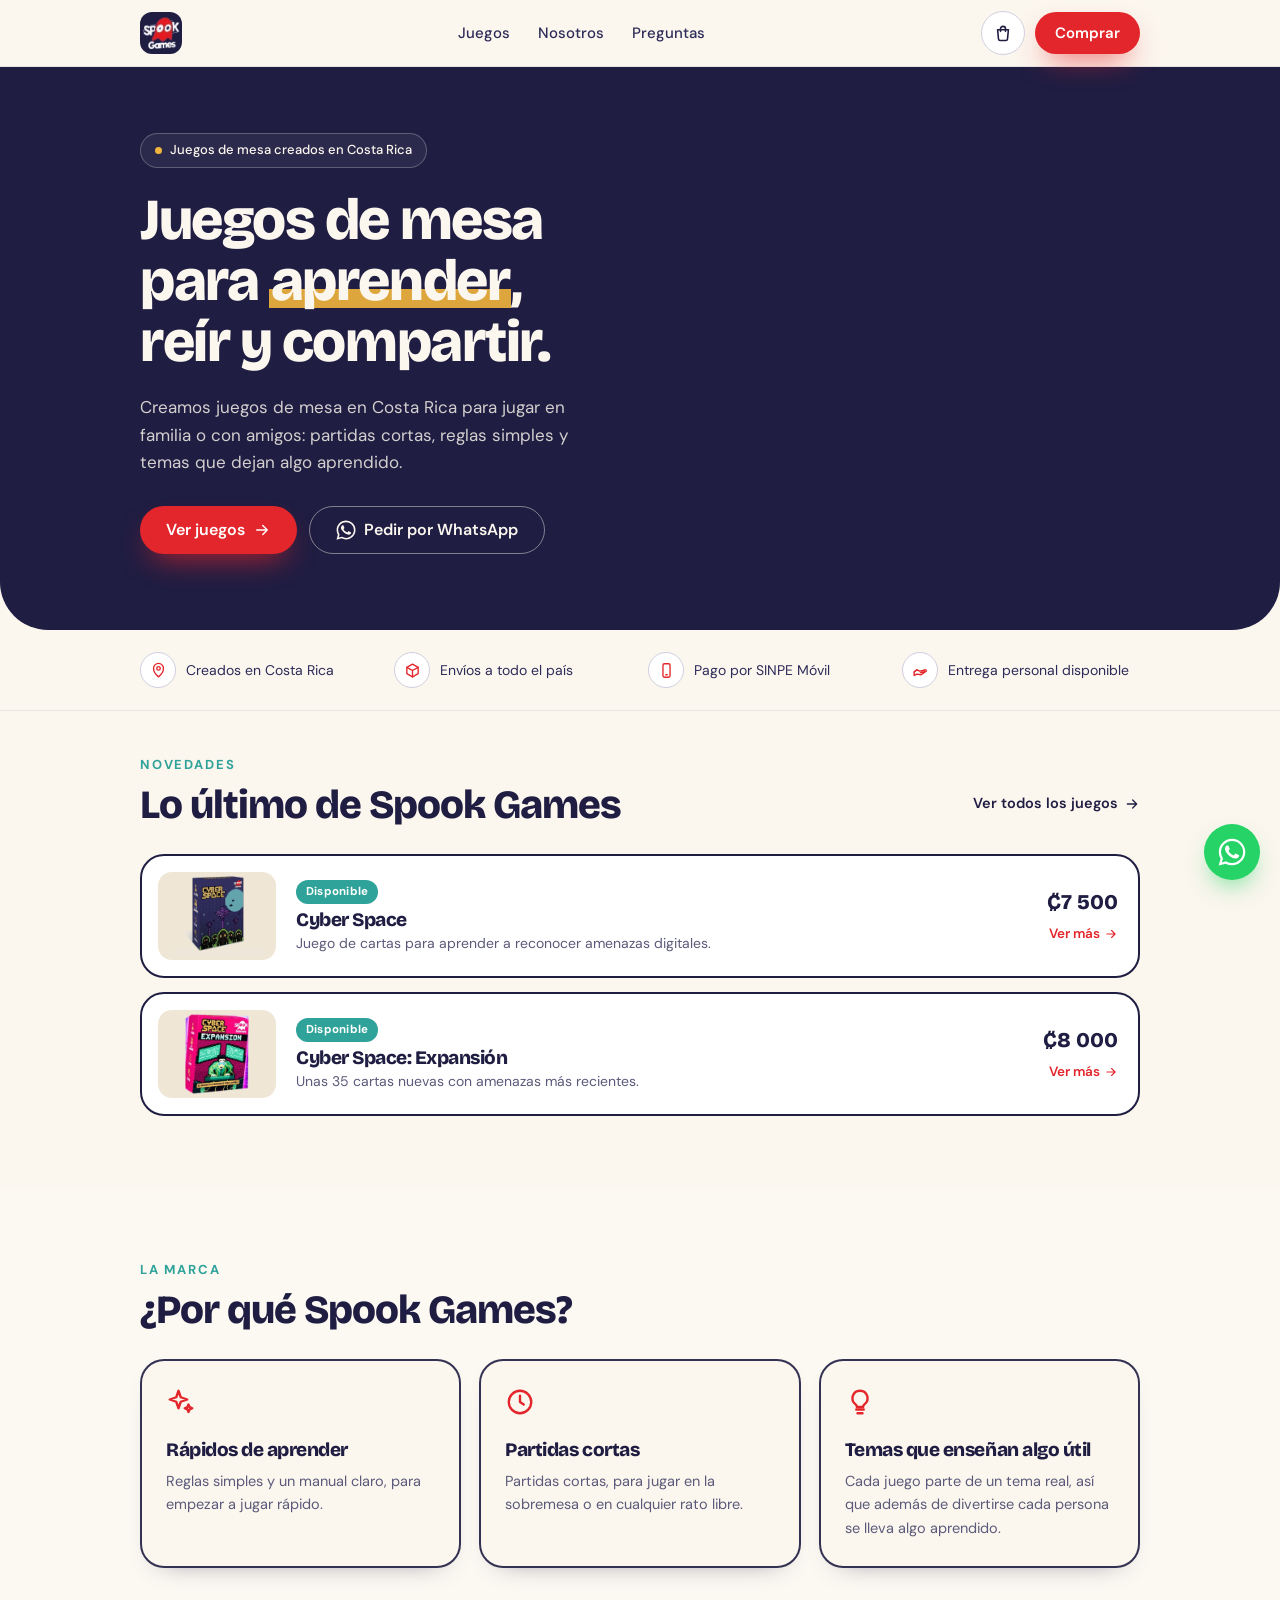
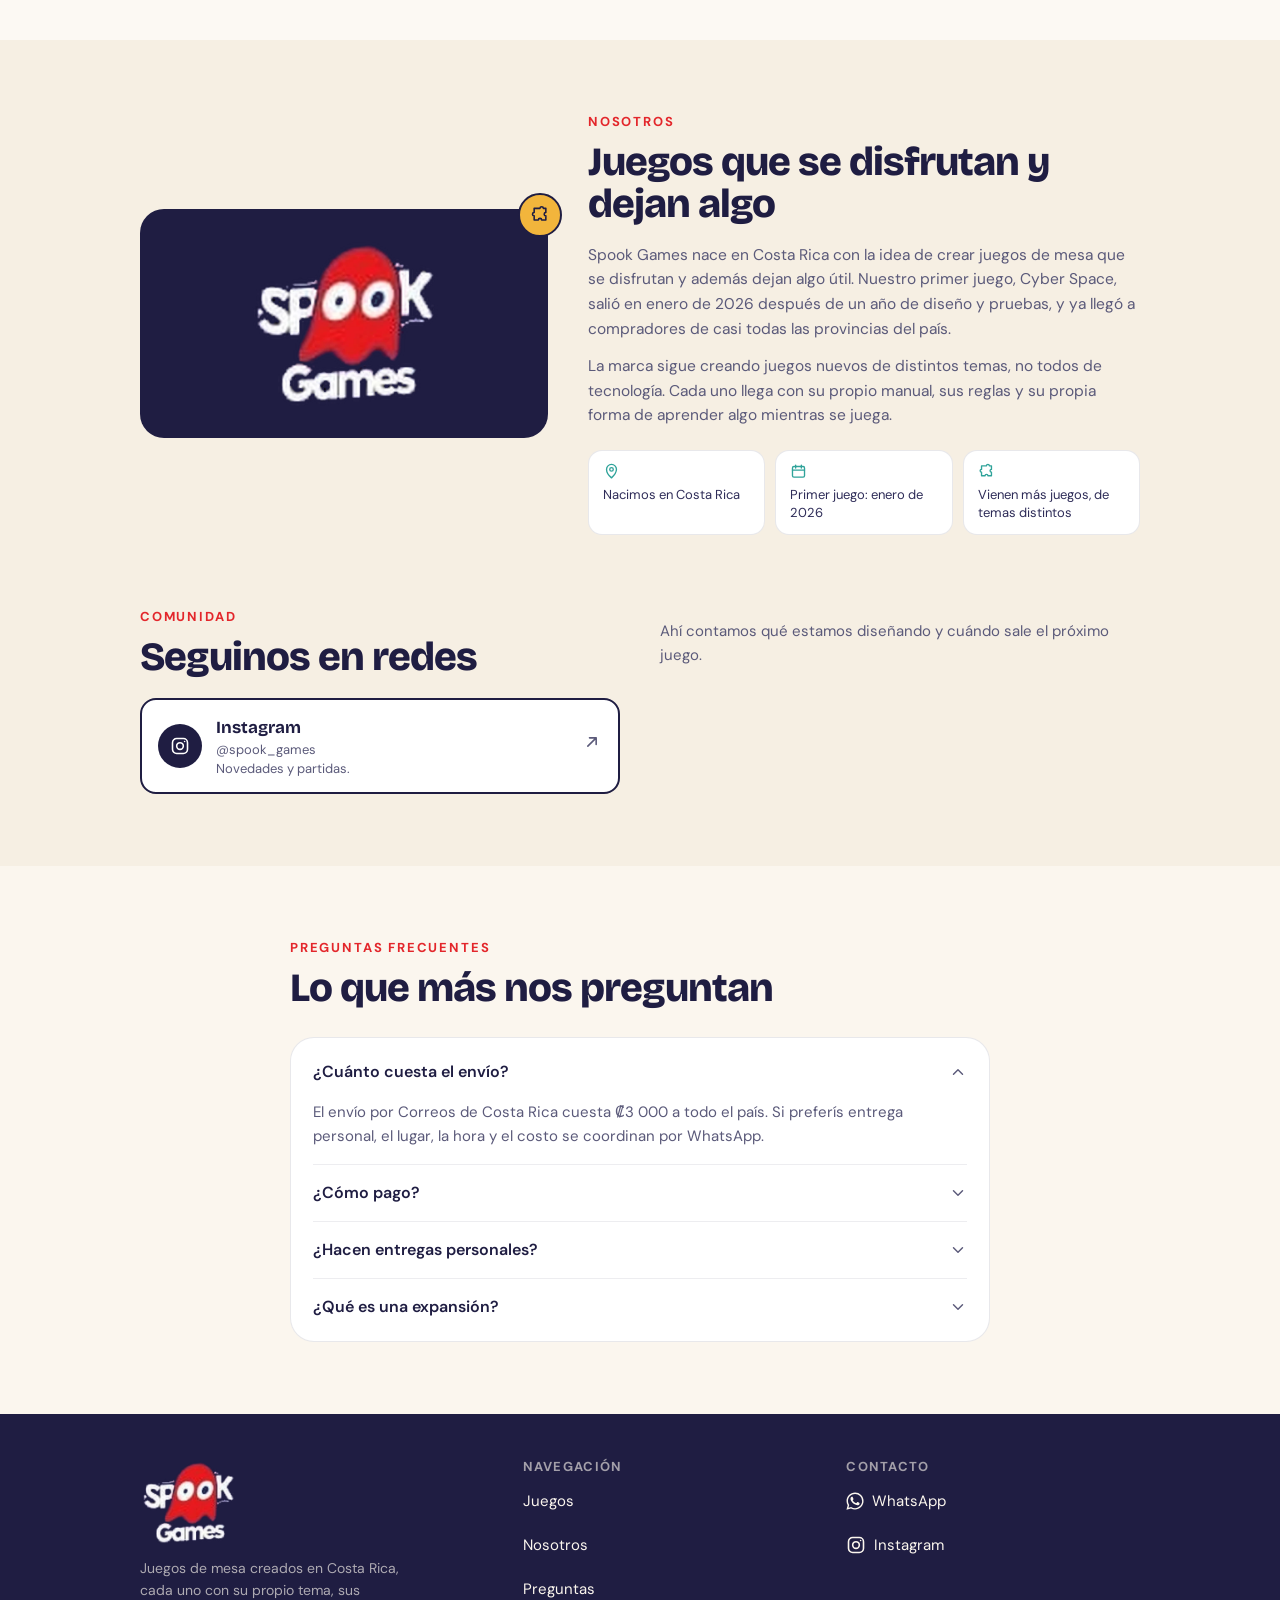
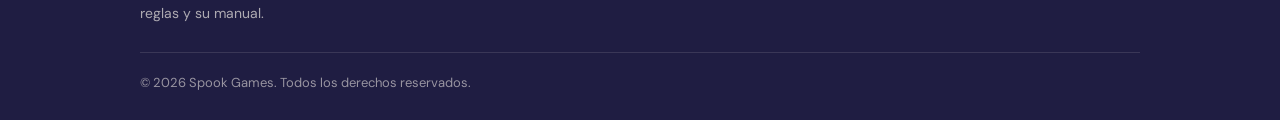
==== clientes/spook-games/index.html @ 6abd6147 "Demo privada para cliente (sin enlace desde el portafolio, noindex) Co-Authored-By: Claude Opus 5.5 " ====
<!DOCTYPE html>
<html lang="es">
<head>
<meta charset="UTF-8">
<meta name="viewport" content="width=device-width, initial-scale=1">
<meta name="theme-color" content="#FBF6EE">
<meta name="robots" content="noindex, nofollow">
<title>Spook Games | Juegos de mesa para aprender, reír y compartir</title>
<meta name="description" content="Juegos de mesa creados en Costa Rica para jugar en familia o con amigos. Envíos a todo el país y pedidos por WhatsApp.">
<meta property="og:title" content="Spook Games | Juegos de mesa para aprender, reír y compartir">
<meta property="og:description" content="Juegos de mesa creados en Costa Rica para jugar en familia o con amigos.">
<link rel="preconnect" href="https://fonts.googleapis.com">
<link rel="preconnect" href="https://fonts.gstatic.com" crossorigin>
<link href="https://fonts.googleapis.com/css2?family=Bricolage+Grotesque:opsz,wght@12..96,600;12..96,700;12..96,800&family=DM+Sans:opsz,wght@9..40,400;9..40,500;9..40,600;9..40,700&display=swap" rel="stylesheet">
<style>
:root{
  --cream:#FBF6EE; --cream2:#F6EFE3; --sand:#EFE6D6; --white:#fff;
  --ink:#1F1D42; --ink2:#2E2C58; --muted:#5B5A7A; --line:#D0CFDE;
  --red:#E3262B; --red-d:#C81E23; --mustard:#F2B53C; --teal:#2FA39A; --wa:#25D366;
  --r:24px; --r-sm:16px;
  --sh-card:0 14px 34px -20px rgba(31,29,66,.55);
  --sh-soft:0 12px 28px -22px rgba(31,29,66,.7);
  --sh-red:0 14px 30px -12px rgba(227,38,43,.9);
}
*{box-sizing:border-box;margin:0;padding:0}
html{scroll-behavior:smooth}
#nosotros,#preguntas{scroll-margin-top:70px}
body{font-family:"DM Sans",ui-sans-serif,system-ui,sans-serif;background:var(--cream);color:var(--ink);font-size:16px;line-height:1.6;-webkit-font-smoothing:antialiased;overflow-x:hidden}
h1,h2,h3,h4{font-family:"Bricolage Grotesque",ui-sans-serif,system-ui,sans-serif;line-height:1.05;letter-spacing:-.025em;font-weight:800}
a{color:inherit;text-decoration:none}
button,input,select{font:inherit;color:inherit}
button{cursor:pointer;background:none;border:0}
img{max-width:100%;display:block}
.wrap{max-width:1040px;margin:0 auto;padding:0 20px}
.i{width:20px;height:20px;stroke:currentColor;fill:none;stroke-width:1.9;stroke-linecap:round;stroke-linejoin:round;flex-shrink:0}
.wa-ic{width:20px;height:20px;fill:currentColor;flex-shrink:0}
.eyebrow{display:block;font-size:13px;font-weight:700;letter-spacing:.14em;text-transform:uppercase;margin-bottom:8px}
.eb-teal{color:var(--teal)}.eb-red{color:var(--red)}
.h2{font-size:clamp(30px,4vw,40px)}
.sec{padding:72px 0}
.sec-head{display:flex;justify-content:space-between;align-items:flex-end;gap:20px;margin-bottom:28px;flex-wrap:wrap}
.link-arrow{display:inline-flex;align-items:center;gap:6px;font-size:14.5px;font-weight:600;min-height:44px}
.link-arrow:hover{color:var(--red)}
.link-arrow .i{width:16px;height:16px}

/* botones */
.btn{display:inline-flex;align-items:center;justify-content:center;gap:8px;min-height:48px;padding:0 26px;border-radius:999px;font-weight:600;font-size:16px;transition:transform .15s,background .15s,box-shadow .15s;white-space:nowrap}
.btn:active{transform:translateY(1px)}
.btn-red{background:var(--red);color:#fff;box-shadow:var(--sh-red)}
.btn-red:hover{background:var(--red-d)}
.btn-line-light{border:1.5px solid rgba(251,246,238,.45);color:var(--cream)}
.btn-line-light:hover{background:rgba(251,246,238,.08)}
.btn-line{border:1.5px solid var(--line);background:#fff;color:var(--ink)}
.btn-line:hover{border-color:var(--ink)}
.btn-block{width:100%}
.btn .i{width:18px;height:18px}

/* chips y badges */
.badge{display:inline-block;font-size:11.5px;font-weight:700;padding:3px 10px;border-radius:999px;color:#fff;background:var(--teal);letter-spacing:.02em}
.badge.prox{background:var(--mustard);color:var(--ink)}
.badge.agot{background:#9a99ad}
.chip{display:inline-flex;align-items:center;gap:6px;font-size:13px;padding:5px 11px;border-radius:999px;border:1px solid var(--line);background:#fff;color:var(--ink2)}
.chip .i{width:15px;height:15px;color:var(--teal)}
.chips{display:flex;flex-wrap:wrap;gap:8px}

/* header */
header{position:sticky;top:0;z-index:40;background:rgba(251,246,238,.92);backdrop-filter:blur(10px);border-bottom:1px solid rgba(31,29,66,.08)}
.nav{display:flex;align-items:center;justify-content:space-between;height:66px;gap:16px}
.brand{display:flex;align-items:center}
.brand img{width:42px;height:42px;border-radius:12px;object-fit:cover}
.menu{display:flex;gap:28px;font-size:15px;font-weight:500;color:var(--ink2)}
.menu a{min-height:44px;display:flex;align-items:center}
.menu a:hover{color:var(--red)}
.nav-r{display:flex;align-items:center;gap:10px}
.cart-btn{position:relative;width:44px;height:44px;border-radius:50%;border:1px solid var(--line);background:#fff;display:grid;place-items:center}
.cart-btn .count{position:absolute;top:-4px;right:-4px;min-width:20px;height:20px;padding:0 5px;border-radius:999px;background:var(--red);color:#fff;font-size:11.5px;font-weight:700;display:grid;place-items:center}
.cart-btn .count[hidden]{display:none}
.nav .btn{min-height:42px;padding:0 20px;font-size:15px}
.burger{display:none;width:44px;height:44px;border-radius:50%;border:1px solid var(--line);background:#fff;place-items:center}
.mobile-menu{display:none}

/* hero */
.hero{background:var(--ink);color:var(--cream);border-radius:0 0 48px 48px;padding:66px 0 76px}
.hero .wrap{display:grid;grid-template-columns:1.05fr .95fr;gap:40px;align-items:center}
.pill{display:inline-flex;align-items:center;gap:8px;font-size:13px;font-weight:500;padding:6px 14px;border-radius:999px;border:1px solid rgba(251,246,238,.25);background:rgba(251,246,238,.06);margin-bottom:22px}
.pill:before{content:"";width:7px;height:7px;border-radius:50%;background:var(--mustard)}
.hero h1{font-size:clamp(40px,5.4vw,58px);margin-bottom:22px}
.hero h1 .hl{background:linear-gradient(transparent 62%,rgba(242,181,60,.9) 62%,rgba(242,181,60,.9) 88%,transparent 88%);padding:0 2px}
.hero p{font-size:17px;color:rgba(251,246,238,.82);max-width:450px;margin-bottom:30px}
.hero .ctas{display:flex;gap:12px;flex-wrap:wrap}
.hero-slot{min-height:300px} /* espacio reservado para el logo oficial */

/* franja de confianza */
.trust{border-bottom:1px solid rgba(31,29,66,.08)}
.trust .wrap{display:grid;grid-template-columns:repeat(4,1fr);gap:16px;padding-top:22px;padding-bottom:22px}
.trust div{display:flex;align-items:center;gap:10px;font-size:14px;color:var(--ink2)}
.trust .ic{width:36px;height:36px;border-radius:50%;border:1px solid var(--line);display:grid;place-items:center;color:var(--red);flex-shrink:0;background:#fff}
.trust .i{width:17px;height:17px}

/* novedades */
.nov{display:flex;flex-direction:column;gap:14px}
.nov a{display:grid;grid-template-columns:auto 1fr auto;gap:20px;align-items:center;background:#fff;border:2px solid var(--ink);border-radius:var(--r);padding:16px 20px 16px 16px;transition:transform .2s,box-shadow .2s}
.nov a:hover{transform:translateY(-3px);box-shadow:var(--sh-card)}
.nov .thumb{width:118px;height:88px;border-radius:14px;background:var(--sand);display:grid;place-items:center;overflow:hidden}
.nov .thumb img{max-height:80px;width:auto}
.nov h3{font-size:19px;margin:6px 0 2px}
.nov p{font-size:14px;color:var(--muted)}
.nov .pr{text-align:right}
.nov .pr b{font-family:"Bricolage Grotesque",sans-serif;font-size:21px;font-weight:800;display:block}
.nov .pr span{color:var(--red);font-size:13.5px;font-weight:600;display:inline-flex;align-items:center;gap:4px}
.nov .pr .i{width:14px;height:14px}

/* por qué */
.why{background:#FCF9F3}
.why-grid{display:grid;grid-template-columns:repeat(3,1fr);gap:18px}
.why-card{background:var(--cream);border:2px solid rgba(31,29,66,.9);border-radius:var(--r);padding:26px 24px;box-shadow:var(--sh-soft)}
.why-card .i{width:30px;height:30px;color:var(--red);margin-bottom:16px}
.why-card h3{font-size:19px;margin-bottom:10px}
.why-card p{font-size:14.5px;color:var(--muted)}

/* nosotros */
.about{background:var(--cream2)}
.about .wrap{display:grid;grid-template-columns:.85fr 1.15fr;gap:40px;align-items:center}
.about-art{position:relative;background:var(--ink);border-radius:var(--r);aspect-ratio:16/9;display:grid;place-items:center}
.about-art img{width:46%;max-width:200px}
.about-art .tag{position:absolute;top:-16px;right:-14px;width:44px;height:44px;border-radius:50%;background:var(--mustard);border:2px solid var(--ink);display:grid;place-items:center;color:var(--ink)}
.about h2{margin-bottom:18px}
.about p{color:var(--muted);margin-bottom:12px;font-size:15.5px}
.facts{display:grid;grid-template-columns:repeat(3,1fr);gap:10px;margin-top:22px}
.facts div{background:#fff;border:1px solid rgba(31,29,66,.1);border-radius:14px;padding:12px 14px;font-size:13px;color:var(--ink2);line-height:1.4}
.facts .i{width:17px;height:17px;color:var(--teal);display:block;margin-bottom:6px}

/* redes */
.social{background:var(--cream2);padding-top:0}
.social .wrap{display:grid;grid-template-columns:1fr 1fr;gap:20px 40px;align-items:start}
.social .note{color:var(--muted);font-size:15px;align-self:center}
.soc-cards{display:flex;flex-direction:column;gap:12px}
.soc{display:flex;align-items:center;gap:14px;background:#fff;border:2px solid var(--ink);border-radius:var(--r-sm);padding:14px 16px;transition:transform .2s,box-shadow .2s}
.soc:hover{transform:translateY(-2px);box-shadow:var(--sh-card)}
.soc .ic{width:44px;height:44px;border-radius:50%;background:var(--ink);color:#fff;display:grid;place-items:center}
.soc b{display:block;font-family:"Bricolage Grotesque",sans-serif;font-size:17px}
.soc small{display:block;color:var(--muted);font-size:13px;line-height:1.4}
.soc .go{margin-left:auto;color:var(--muted)}

/* preguntas */
.faq .wrap{max-width:740px}
.acc{background:#fff;border:1px solid rgba(31,29,66,.1);border-radius:var(--r);padding:6px 22px}
.acc details{border-bottom:1px solid rgba(31,29,66,.08)}
.acc details:last-child{border-bottom:0}
.acc summary{list-style:none;display:flex;justify-content:space-between;align-items:center;gap:14px;min-height:56px;font-weight:600;cursor:pointer}
.acc summary::-webkit-details-marker{display:none}
.acc summary .i{width:18px;height:18px;color:var(--muted);transition:transform .2s}
.acc details[open] summary .i{transform:rotate(180deg)}
.acc details p{color:var(--muted);font-size:15px;padding:0 0 16px}

/* footer */
footer{background:var(--ink);color:var(--cream);padding:46px 0 26px;margin-top:0}
.f-grid{display:grid;grid-template-columns:1.2fr 1fr 1fr;gap:30px;padding-bottom:28px;border-bottom:1px solid rgba(251,246,238,.12)}
.f-grid img{width:96px}
.f-grid p{color:rgba(251,246,238,.65);font-size:14px;margin-top:12px;max-width:260px}
.f-grid h4{font-family:"DM Sans",sans-serif;font-size:13px;letter-spacing:.1em;text-transform:uppercase;color:rgba(251,246,238,.6);margin-bottom:6px;font-weight:700}
.f-grid a,.f-grid button{display:flex;align-items:center;gap:8px;min-height:44px;font-size:15px;color:var(--cream);text-align:left}
.f-grid a:hover,.f-grid button:hover{color:var(--mustard)}
.copy{padding-top:20px;font-size:13px;color:rgba(251,246,238,.55)}

/* flotante */
.fab{position:fixed;right:20px;bottom:20px;z-index:45;width:56px;height:56px;border-radius:50%;background:var(--wa);color:#fff;display:grid;place-items:center;box-shadow:0 12px 26px -10px rgba(37,211,102,.8)}
.fab .wa-ic{width:28px;height:28px}

/* catálogo */
.cat-head{padding-top:46px;padding-bottom:26px}
.cat-head h1{font-size:clamp(32px,4.4vw,44px);margin-bottom:10px}
.cat-head p{color:var(--muted);max-width:520px}
.filters{background:#fff;border:1px solid rgba(31,29,66,.1);border-radius:var(--r);padding:16px;display:flex;flex-direction:column;gap:12px}
.f-top{display:flex;gap:10px}
.search{flex:1;min-width:0;display:flex;align-items:center;gap:10px;border:1px solid var(--line);border-radius:999px;padding:0 16px;min-height:46px;background:#fff}
.search .i{width:18px;height:18px;color:var(--muted)}
.search input{border:0;outline:none;flex:1;min-width:0;font-size:15px;background:none}
.search:focus-within{border-color:var(--ink)}
select{border:1px solid var(--line);border-radius:999px;padding:0 34px 0 16px;min-height:46px;background:#fff url("data:image/svg+xml,%3Csvg xmlns='http://www.w3.org/2000/svg' width='12' height='12' viewBox='0 0 24 24' fill='none' stroke='%231F1D42' stroke-width='2.4'%3E%3Cpath d='m6 9 6 6 6-6'/%3E%3C/svg%3E") no-repeat right 14px center;appearance:none;font-size:14.5px;cursor:pointer}
.f-toggle{display:none}
.f-panel{display:flex;flex-direction:column;gap:12px}
.seg{display:flex;flex-wrap:wrap;gap:8px}
.seg button{min-height:40px;padding:0 16px;border-radius:999px;border:1px solid var(--line);font-size:14px;font-weight:500;background:#fff}
.seg button.on{background:var(--ink);border-color:var(--ink);color:#fff}
.f-row{display:flex;flex-wrap:wrap;gap:8px;align-items:center}
.f-row select{min-height:42px}
.clear{display:inline-flex;align-items:center;gap:6px;color:var(--red);font-size:14px;font-weight:600;min-height:42px;padding:0 8px}
.clear .i{width:15px;height:15px}
.clear[hidden]{display:none}
.f-done{display:none}
.count{color:var(--muted);font-size:14px;margin:18px 0 12px}
.grid{display:grid;grid-template-columns:repeat(auto-fill,minmax(250px,1fr));gap:20px;margin-bottom:70px}
.card{background:#fff;border:2px solid var(--ink);border-radius:26px;overflow:hidden;display:flex;flex-direction:column;transition:transform .2s,box-shadow .2s}
.card:hover{transform:translateY(-4px);box-shadow:var(--sh-card)}
.card .pic{position:relative;background:var(--sand);height:230px;display:block;padding:18px}
.card .pic img{width:100%;height:100%;object-fit:contain}
.card .pic .badge{position:absolute;top:12px;left:12px}
.card .body{padding:16px;display:flex;flex-direction:column;gap:8px;flex:1}
.card h3{font-size:19px}
.req{font-size:11.5px;font-weight:700;letter-spacing:.04em;text-transform:uppercase;color:var(--red)}
.card .d{font-size:14px;color:var(--muted)}
.card .chips .chip{font-size:12px;padding:3px 9px}
.price b{font-family:"Bricolage Grotesque",sans-serif;font-size:24px;font-weight:800;display:block;line-height:1.1}
.price small{color:var(--muted);font-size:12.5px}
.card .acts{display:grid;grid-template-columns:1fr 1.25fr;gap:8px;margin-top:auto;padding-top:6px}
.card .acts .btn{min-height:44px;padding:0 10px;font-size:14px}
.empty{background:#fff;border:1.5px dashed var(--line);border-radius:var(--r);padding:44px 20px;text-align:center;margin-bottom:70px}
.empty h3{font-size:22px;margin-bottom:6px}
.empty p{color:var(--muted);max-width:340px;margin:0 auto 18px}

/* detalle */
.det-top{background:color-mix(in srgb,var(--accent,#1F1D42) 9%,var(--cream));padding:32px 0 56px}
.back{display:inline-flex;align-items:center;gap:6px;font-size:14px;color:var(--ink2);min-height:44px;margin-bottom:10px}
.back .i{width:16px;height:16px}
.det{display:grid;grid-template-columns:1fr 1fr;gap:36px;align-items:start}
.det-img{background:#fff;border:2px solid var(--ink);border-radius:26px;aspect-ratio:1/1;display:grid;place-items:center;padding:30px}
.det-img img{width:100%;height:100%;object-fit:contain}
.det h1{font-size:clamp(32px,4.2vw,44px);margin:8px 0 14px}
.det .desc{color:var(--muted);margin-bottom:16px}
.need{display:flex;gap:10px;align-items:flex-start;background:#fff;border:1.5px solid var(--red);border-radius:14px;padding:12px 14px;margin-bottom:16px;font-size:14.5px}
.need .i{color:var(--red);margin-top:2px}
.need a{color:var(--red);font-weight:600;text-decoration:underline}
.buy{background:#fff;border:2px solid var(--ink);border-radius:var(--r);padding:20px;margin-top:18px}
.buy .p{font-family:"Bricolage Grotesque",sans-serif;font-size:30px;font-weight:800;line-height:1.1}
.buy .pay{font-size:13px;color:var(--muted);margin-bottom:14px}
.qrow{display:flex;align-items:center;gap:14px;margin-bottom:14px}
.qty{display:flex;align-items:center;border:1px solid var(--line);border-radius:999px;height:46px}
.qty button{width:44px;height:44px;display:grid;place-items:center;border-radius:50%}
.qty button:hover{background:var(--cream)}
.qty button .i{width:16px;height:16px}
.qty span{min-width:26px;text-align:center;font-weight:600}
.sub{font-size:13px;color:var(--muted);line-height:1.45}
.sub b{color:var(--ink)}
.buy .btn{margin-top:8px}
.det-sec{padding:44px 0 0}
.det-sec h2{font-size:clamp(24px,3vw,30px);margin-bottom:16px}
.combo{display:flex;gap:16px;align-items:center;background:#fff;border:2px solid var(--ink);border-radius:var(--r);padding:12px;max-width:440px}
.combo .thumb{width:90px;height:90px;border-radius:14px;background:var(--sand);display:grid;place-items:center;flex-shrink:0}
.combo .thumb img{max-height:80px;width:auto}
.combo b{font-family:"Bricolage Grotesque",sans-serif;font-size:16px;display:block}
.combo small{color:var(--muted)}
.combo .row{display:flex;flex-wrap:wrap;gap:8px;margin-top:10px}
.combo .btn{min-height:40px;padding:0 16px;font-size:13.5px}
.steps{display:grid;grid-template-columns:repeat(3,1fr);gap:14px}
.step{background:#fff;border:2px solid var(--ink);border-radius:20px;padding:16px 16px 22px;box-shadow:var(--sh-soft)}
.step .top{display:flex;align-items:center;gap:8px;margin-bottom:12px}
.step .n{width:28px;height:28px;border-radius:50%;background:var(--ink);color:#fff;display:grid;place-items:center;font-size:13px;font-weight:700}
.step p{font-size:14.5px;color:var(--ink2)}
.learn .chip .i{color:var(--mustard)}
.glo-head{display:flex;justify-content:space-between;align-items:flex-end;gap:14px;margin-bottom:16px}
.glo-head p{color:var(--muted);font-size:14.5px}
.glo-head small{display:inline-flex;align-items:center;gap:5px;color:var(--muted);font-size:13px;white-space:nowrap}
.glo-head small .i{width:14px;height:14px}
.glo{display:grid;grid-template-columns:repeat(3,1fr);gap:14px;padding-bottom:70px}
.flip{perspective:900px;height:150px}
.flip button{position:relative;width:100%;height:100%;text-align:left;transform-style:preserve-3d;transition:transform .5s}
.flip.on button{transform:rotateY(180deg)}
.face{position:absolute;inset:0;border-radius:20px;border:2px solid var(--ink);padding:16px;backface-visibility:hidden;display:flex;flex-direction:column}
.front{background:#fff}
.front small{font-size:11px;font-weight:700;letter-spacing:.12em;color:#9a99ad}
.front b{margin-top:auto;font-family:"Bricolage Grotesque",sans-serif;font-size:19px}
.front span{font-size:11px;letter-spacing:.08em;color:#9a99ad;text-transform:uppercase}
.back-f{background:var(--ink);color:var(--cream);transform:rotateY(180deg);justify-content:center;font-size:14.5px;line-height:1.5}
.back-f b{font-family:"Bricolage Grotesque",sans-serif;font-size:15px;color:var(--mustard);margin-bottom:6px}

/* pedido */
.ovl{position:fixed;inset:0;background:rgba(31,29,66,.45);backdrop-filter:blur(3px);z-index:60;opacity:0;pointer-events:none;transition:opacity .25s}
.ovl.on{opacity:1;pointer-events:auto}
.drawer{position:fixed;top:0;right:0;bottom:0;width:min(420px,100%);background:var(--cream);z-index:61;transform:translateX(100%);transition:transform .3s;display:flex;flex-direction:column}
.drawer.on{transform:none}
.dr-head{display:flex;align-items:center;justify-content:space-between;padding:14px 16px;border-bottom:1px solid rgba(31,29,66,.08)}
.dr-head h3{display:flex;align-items:center;gap:8px;font-size:20px}
.dr-head h3 .i{color:var(--red)}
.x{width:44px;height:44px;border-radius:50%;border:1px solid var(--line);display:grid;place-items:center;background:#fff}
.dr-body{flex:1;overflow:auto;padding:16px;display:flex;flex-direction:column;gap:14px}
.it{display:flex;gap:12px;background:#fff;border:1px solid rgba(31,29,66,.1);border-radius:16px;padding:10px}
.it .thumb{width:62px;height:62px;border-radius:12px;background:var(--sand);display:grid;place-items:center;flex-shrink:0}
.it .thumb img{max-height:56px;width:auto}
.it b{font-family:"Bricolage Grotesque",sans-serif;font-size:15.5px;display:block}
.it small{color:var(--muted);font-size:13px}
.it .qty{height:40px;margin-top:6px;width:max-content}
.it .qty button{width:40px;height:38px}
.it .del{margin-left:auto;align-self:center;width:44px;height:44px;display:grid;place-items:center;border-radius:50%;color:var(--muted)}
.it .del:hover{color:var(--red);background:#fff1f1}
.warn{display:flex;gap:8px;background:#FFF6E2;border:1px solid #F2D38C;border-radius:12px;padding:10px 12px;font-size:13.5px}
.warn .i{width:18px;height:18px;color:#B7801B;margin-top:1px}
.warn button{color:var(--red);font-weight:600;text-decoration:underline}
.lbl{font-size:14px;font-weight:700;margin-bottom:-4px}
.opt{display:flex;gap:12px;align-items:center;background:#fff;border:1.5px solid rgba(31,29,66,.12);border-radius:14px;padding:12px 14px;text-align:left;width:100%}
.opt.on{border-color:var(--red)}
.opt .i{color:var(--red)}
.opt b{font-size:14.5px;display:block}
.opt small{color:var(--muted);font-size:12.5px}
.two{display:grid;grid-template-columns:1fr 1fr;gap:10px}
.two label{font-size:13px;font-weight:600;display:block;margin-bottom:4px}
.two select,.two input{width:100%;border-radius:12px;min-height:44px}
.two input{border:1px solid var(--line);padding:0 12px;background:#fff;outline:none;font-size:14.5px}
.two input:focus,.two select:focus{border-color:var(--ink)}
.bad{border-color:var(--red)!important}
.dr-empty{text-align:center;padding:40px 10px;color:var(--muted)}
.dr-empty .i{width:40px;height:40px;color:var(--line);margin:0 auto 12px}
.dr-empty b{display:block;color:var(--ink);font-size:17px;margin-bottom:4px}
.dr-foot{border-top:1px solid rgba(31,29,66,.08);padding:14px 16px 16px;background:#fff}
.tot{display:flex;justify-content:space-between;font-size:14px;color:var(--muted);margin-bottom:4px}
.tot.big{font-family:"Bricolage Grotesque",sans-serif;font-weight:800;color:var(--ink);font-size:20px;margin:8px 0 12px}
.dr-foot .btn{width:100%}
.dr-foot p{font-size:12px;color:var(--muted);text-align:center;margin-top:8px}
.toast{position:fixed;left:50%;top:84px;transform:translate(-50%,-20px);background:var(--ink);color:#fff;padding:12px 18px;border-radius:999px;font-size:14.5px;font-weight:600;display:flex;gap:8px;align-items:center;z-index:70;opacity:0;pointer-events:none;transition:.25s}
.toast.on{opacity:1;transform:translate(-50%,0)}
.toast .i{color:var(--wa)}

.rv{opacity:0;transform:translateY(14px);transition:opacity .5s,transform .5s}
.rv.in{opacity:1;transform:none}

@media(max-width:900px){
  .menu{display:none}
  .burger{display:grid}
  .mobile-menu{position:fixed;top:66px;left:0;right:0;background:var(--cream);border-bottom:1px solid rgba(31,29,66,.1);z-index:39;padding:8px 20px 16px;display:none;flex-direction:column}
  .mobile-menu.on{display:flex}
  .mobile-menu a{min-height:48px;display:flex;align-items:center;font-weight:600;border-bottom:1px solid rgba(31,29,66,.06)}
  .hero .wrap{grid-template-columns:1fr}
  .hero-slot{display:none}
  .trust .wrap{grid-template-columns:1fr 1fr}
  .why-grid{grid-template-columns:1fr}
  .about .wrap{grid-template-columns:1fr}
  .social .wrap{grid-template-columns:1fr}
  .det{grid-template-columns:1fr}
  .steps{grid-template-columns:1fr}
  .glo{grid-template-columns:1fr 1fr}
}
@media(max-width:640px){
  .sec{padding:56px 0}
  .hero{padding:44px 0 54px;border-radius:0 0 32px 32px}
  .hero .ctas .btn{flex:1}
  .nav .btn-red{display:none}
  .nov a{grid-template-columns:auto 1fr;gap:14px;padding:12px}
  .nov .thumb{width:84px;height:84px}
  .nov .pr{grid-column:2;text-align:left;display:flex;align-items:center;gap:12px}
  .nov .pr b{font-size:18px}
  .facts{grid-template-columns:1fr}
  .f-grid{grid-template-columns:1fr 1fr}
  .f-grid > div:first-child{grid-column:1/-1}
  /* filtros plegables en celular */
  .f-toggle{display:inline-flex;align-items:center;gap:8px;min-height:46px;padding:0 16px;border:1px solid var(--line);border-radius:999px;background:#fff;font-weight:600;font-size:14.5px;position:relative}
  .f-toggle .dot{position:absolute;top:6px;right:8px;width:8px;height:8px;border-radius:50%;background:var(--red)}
  .f-top select{display:none}
  .f-panel{display:none}
  .filters.open .f-panel{display:flex}
  .filters.open .f-sort-m{display:block}
  .f-done{display:flex}
  .seg{flex-wrap:nowrap;overflow-x:auto;scrollbar-width:none;margin:0 -16px;padding:0 16px}
  .seg::-webkit-scrollbar{display:none}
  .seg button{flex-shrink:0}
  .f-row select{flex:1 1 40%}
  .glo{grid-template-columns:1fr}
  .flip{height:130px}
  .combo{max-width:none}
}
.f-sort-m{display:none;width:100%}
@media(prefers-reduced-motion:reduce){*{transition:none!important;animation:none!important}.rv{opacity:1;transform:none}html{scroll-behavior:auto}}
</style>
</head>
<body>
<svg width="0" height="0" style="position:absolute" aria-hidden="true">
<symbol id="i-cart" viewBox="0 0 24 24"><path d="M5.5 8h13l-1.1 11.2a2 2 0 0 1-2 1.8H8.6a2 2 0 0 1-2-1.8z"/><path d="M9 10V7a3 3 0 0 1 6 0v3"/></symbol>
<symbol id="i-arrow" viewBox="0 0 24 24"><path d="M5 12h14M13 6l6 6-6 6"/></symbol>
<symbol id="i-left" viewBox="0 0 24 24"><path d="M19 12H5M11 6l-6 6 6 6"/></symbol>
<symbol id="i-pin" viewBox="0 0 24 24"><path d="M12 21s7-6.2 7-12a7 7 0 0 0-14 0c0 5.8 7 12 7 12z"/><circle cx="12" cy="9" r="2.5"/></symbol>
<symbol id="i-box" viewBox="0 0 24 24"><path d="m12 3 8 4.5v9L12 21l-8-4.5v-9z"/><path d="m4 7.5 8 4.5 8-4.5M12 12v9"/></symbol>
<symbol id="i-phone" viewBox="0 0 24 24"><rect x="7" y="2.5" width="10" height="19" rx="2"/><path d="M11 18h2"/></symbol>
<symbol id="i-hand" viewBox="0 0 24 24"><path d="M3 14l4-3 4 2 5-1a1.5 1.5 0 0 1 0 3h-4"/><path d="M7 11 3 14v5l4-2 6 1 7-5a1.5 1.5 0 0 0-2-2l-4 2"/></symbol>
<symbol id="i-spark" viewBox="0 0 24 24"><path d="M12 3v4M12 17v4M3 12h4M17 12h4M6 6l2.5 2.5M15.5 15.5 18 18M6 18l2.5-2.5M15.5 8.5 18 6"/></symbol>
<symbol id="i-stars" viewBox="0 0 24 24"><path d="M10 3l1.8 5.2L17 10l-5.2 1.8L10 17l-1.8-5.2L3 10l5.2-1.8z"/><path d="M18 14l.9 2.1L21 17l-2.1.9L18 20l-.9-2.1L15 17l2.1-.9z"/></symbol>
<symbol id="i-clock" viewBox="0 0 24 24"><circle cx="12" cy="12" r="9"/><path d="M12 7v5l3 2"/></symbol>
<symbol id="i-bulb" viewBox="0 0 24 24"><path d="M9 18h6M10 21h4"/><path d="M12 3a6 6 0 0 0-3.5 10.9c.6.5 1 1.2 1 2.1h5c0-.9.4-1.6 1-2.1A6 6 0 0 0 12 3z"/></symbol>
<symbol id="i-puzzle" viewBox="0 0 24 24"><path d="M9 4h3a2 2 0 1 1 4 0h3v5a2 2 0 1 0 0 4v5h-5a2 2 0 1 0-4 0H5v-5a2 2 0 1 1 0-4V4h4z"/></symbol>
<symbol id="i-cal" viewBox="0 0 24 24"><rect x="3.5" y="5" width="17" height="15" rx="2"/><path d="M3.5 10h17M8 3v4M16 3v4"/></symbol>
<symbol id="i-ig" viewBox="0 0 24 24"><rect x="3" y="3" width="18" height="18" rx="5"/><circle cx="12" cy="12" r="4"/><path d="M17.5 6.5h.01"/></symbol>
<symbol id="i-fb" viewBox="0 0 24 24"><path d="M14 8h3V4h-3a4 4 0 0 0-4 4v3H7v4h3v6h4v-6h3l1-4h-4V8z"/></symbol>
<symbol id="i-out" viewBox="0 0 24 24"><path d="M7 17 17 7M9 7h8v8"/></symbol>
<symbol id="i-down" viewBox="0 0 24 24"><path d="m6 9 6 6 6-6"/></symbol>
<symbol id="i-search" viewBox="0 0 24 24"><circle cx="11" cy="11" r="7"/><path d="m20 20-4-4"/></symbol>
<symbol id="i-sliders" viewBox="0 0 24 24"><path d="M4 6h10M18 6h2M4 12h4M12 12h8M4 18h12M20 18h0"/><circle cx="16" cy="6" r="2"/><circle cx="10" cy="12" r="2"/><circle cx="18" cy="18" r="2"/></symbol>
<symbol id="i-x" viewBox="0 0 24 24"><path d="M6 6l12 12M18 6 6 18"/></symbol>
<symbol id="i-minus" viewBox="0 0 24 24"><path d="M5 12h14"/></symbol>
<symbol id="i-plus" viewBox="0 0 24 24"><path d="M12 5v14M5 12h14"/></symbol>
<symbol id="i-trash" viewBox="0 0 24 24"><path d="M4 7h16M9 7V4h6v3M6 7l1 13h10l1-13"/></symbol>
<symbol id="i-user" viewBox="0 0 24 24"><circle cx="12" cy="8" r="4"/><path d="M4 21c0-4 4-6 8-6s8 2 8 6"/></symbol>
<symbol id="i-users" viewBox="0 0 24 24"><circle cx="9" cy="8" r="3.5"/><path d="M2 20c0-3.5 3-5.5 7-5.5s7 2 7 5.5"/><path d="M16 4.5a3.5 3.5 0 0 1 0 7M18 14.8c2.4.6 4 2.3 4 5.2"/></symbol>
<symbol id="i-lang" viewBox="0 0 24 24"><path d="M4 5h9M8.5 3v2M6 5c1 4 4 7 7 8M11 5c-1 4-4 7-7 8"/><path d="m13 21 4-9 4 9M14.5 18h5"/></symbol>
<symbol id="i-tag" viewBox="0 0 24 24"><path d="M3 12V3h9l9 9-9 9z"/><circle cx="7.5" cy="7.5" r="1.5"/></symbol>
<symbol id="i-layers" viewBox="0 0 24 24"><path d="m12 3 9 5-9 5-9-5z"/><path d="m3 13 9 5 9-5"/></symbol>
<symbol id="i-target" viewBox="0 0 24 24"><circle cx="12" cy="12" r="9"/><circle cx="12" cy="12" r="5"/><circle cx="12" cy="12" r="1"/></symbol>
<symbol id="i-book" viewBox="0 0 24 24"><path d="M12 6c-2-1.5-5-2-8-2v14c3 0 6 .5 8 2 2-1.5 5-2 8-2V4c-3 0-6 .5-8 2zM12 6v14"/></symbol>
<symbol id="i-rotate" viewBox="0 0 24 24"><path d="M4 12a8 8 0 1 0 3-6.2"/><path d="M4 4v5h5"/></symbol>
<symbol id="i-truck" viewBox="0 0 24 24"><path d="M3 6h11v10H3zM14 10h4l3 3v3h-7z"/><circle cx="7" cy="17.5" r="1.8"/><circle cx="17" cy="17.5" r="1.8"/></symbol>
<symbol id="i-alert" viewBox="0 0 24 24"><circle cx="12" cy="12" r="9"/><path d="M12 8v5M12 16h.01"/></symbol>
<symbol id="i-check" viewBox="0 0 24 24"><path d="m5 12 5 5 9-10"/></symbol>
<symbol id="i-menu" viewBox="0 0 24 24"><path d="M4 7h16M4 12h16M4 17h16"/></symbol>
<symbol id="wa" viewBox="0 0 24 24"><path d="M17.47 14.38c-.3-.15-1.76-.87-2.03-.97-.27-.1-.47-.15-.67.15-.2.3-.77.97-.94 1.17-.17.2-.35.22-.64.07-.3-.15-1.26-.46-2.4-1.48-.88-.79-1.48-1.76-1.66-2.06-.17-.3-.02-.46.13-.6.13-.14.3-.35.45-.52.15-.17.2-.3.3-.5.1-.2.05-.37-.03-.52-.07-.15-.67-1.6-.92-2.2-.24-.58-.49-.5-.67-.5h-.57c-.2 0-.52.08-.79.37-.27.3-1.04 1.02-1.04 2.48s1.07 2.88 1.21 3.08c.15.2 2.1 3.2 5.08 4.48.71.31 1.26.49 1.7.63.71.22 1.36.19 1.87.12.57-.09 1.76-.72 2-1.41.25-.7.25-1.29.17-1.41-.07-.13-.27-.2-.57-.35zM12.05 21.5h-.01a9.4 9.4 0 0 1-4.79-1.31l-.34-.2-3.56.93.95-3.47-.22-.36a9.4 9.4 0 0 1-1.44-5.02c0-5.2 4.23-9.43 9.43-9.43a9.37 9.37 0 0 1 9.42 9.44c0 5.2-4.23 9.42-9.44 9.42zm8.02-17.46A11.27 11.27 0 0 0 12.05.72C5.8.72.7 5.8.7 12.06c0 2 .52 3.95 1.52 5.67L.6 23.6l6.01-1.58a11.3 11.3 0 0 0 5.43 1.38h.01c6.25 0 11.35-5.09 11.35-11.35 0-3.03-1.18-5.88-3.33-8.02z"/></symbol>
</svg>

<header>
  <div class="wrap nav">
    <a class="brand" href="#/" aria-label="Spook Games, inicio"><img src="[data-uri]" alt="Spook Games"></a>
    <nav class="menu"><a href="#/juegos">Juegos</a><a href="#/" data-goto="nosotros">Nosotros</a><a href="#/" data-goto="preguntas">Preguntas</a></nav>
    <div class="nav-r">
      <button class="cart-btn" data-open-cart aria-label="Ver pedido"><svg class="i"><use href="#i-cart"/></svg><span class="count" id="cartCount" hidden>0</span></button>
      <a class="btn btn-red" href="#/juegos">Comprar</a>
      <button class="burger" id="burger" aria-label="Abrir menú"><svg class="i"><use href="#i-menu"/></svg></button>
    </div>
  </div>
</header>
<nav class="mobile-menu" id="mobileMenu"><a href="#/juegos">Juegos</a><a href="#/" data-goto="nosotros">Nosotros</a><a href="#/" data-goto="preguntas">Preguntas</a></nav>

<main id="app"></main>

<footer>
  <div class="wrap">
    <div class="f-grid">
      <div><img src="[data-uri]" alt="Spook Games"><p>Juegos de mesa creados en Costa Rica, cada uno con su propio tema, sus reglas y su manual.</p></div>
      <div><h4>Navegación</h4><a href="#/juegos">Juegos</a><a href="#/" data-goto="nosotros">Nosotros</a><a href="#/" data-goto="preguntas">Preguntas</a></div>
      <div id="footContact"><h4>Contacto</h4></div>
    </div>
    <div class="copy">© <span id="yr"></span> Spook Games. Todos los derechos reservados.</div>
  </div>
</footer>

<a class="fab" id="fab" target="_blank" rel="noopener" aria-label="Escribir por WhatsApp"><svg class="wa-ic"><use href="#wa"/></svg></a>

<div class="ovl" id="ovl"></div>
<aside class="drawer" id="drawer" aria-label="Tu pedido">
  <div class="dr-head"><h3><svg class="i"><use href="#i-cart"/></svg>Tu pedido</h3><button class="x" id="closeCart" aria-label="Cerrar"><svg class="i"><use href="#i-x"/></svg></button></div>
  <div class="dr-body" id="drBody"></div>
  <div class="dr-foot" id="drFoot"></div>
</aside>
<div class="toast" id="toast"><svg class="i"><use href="#i-check"/></svg><span>Agregado al pedido</span></div>

<script>
/* =========================================================
   CONFIGURACIÓN: cambiá estos datos cuando estén listos
   ========================================================= */
const CONFIG = {
  whatsapp: "50688181680",          // número con código de país, sin espacios ni "+"
  instagram: "https://www.instagram.com/spook_games/",
  facebook: "",                     // vacío = no se muestra Facebook
  envio: 3000                       // costo de envío por Correos (colones)
};

/* =========================================================
   JUEGOS: para agregar uno nuevo, copiá un bloque y cambiá los datos.
   tipo: "base" o "expansion". estado: "Disponible", "Próximamente" o "Agotado".
   ========================================================= */
const JUEGOS = [
  {
    slug: "cyber-space", nombre: "Cyber Space", tipo: "base", requiere: null,
    precio: 7500, estado: "Disponible", destacado: true, orden: 1,
    imagen: "[data-uri]", acento: "#3A3478",
    edad: 12, jugMin: 2, jugMax: 4, duracion: 20, idioma: "Español",
    categorias: ["Educativo", "Cartas", "Estrategia"],
    corta: "Juego de cartas para aprender a reconocer amenazas digitales.",
    larga: "Un juego de cartas y estrategia donde los jugadores ganan puntos mientras aprenden a reconocer las amenazas del mundo digital. Incluye un manual con definiciones sencillas, para que cualquiera pueda jugar sin saber de computadoras.",
    comoSeJuega: [["i-layers","Repartan las cartas"],["i-target","Jueguen sus estrategias y sumen puntos"],["i-book","Aprendan qué significa cada amenaza con el manual"]],
    glosario: [
      ["Ransomware","Secuestra tus archivos y pide un pago para devolverlos."],
      ["Spyware","Programa que espía lo que hacés sin que te des cuenta."],
      ["Botnet","Red de computadoras infectadas controladas a distancia."],
      ["Rootkit","Programa que se esconde en el sistema para darle control a un atacante."],
      ["Cryptojacking","Usan tu computadora a escondidas para minar criptomonedas."],
      ["Phishing","Mensajes falsos que buscan robar tus datos."]
    ]
  },
  {
    slug: "cyber-space-expansion", nombre: "Cyber Space: Expansión", tipo: "expansion", requiere: "cyber-space",
    precio: 8000, estado: "Disponible", destacado: true, orden: 2,
    imagen: "[data-uri]", acento: "#E5337A",
    edad: 12, jugMin: 2, jugMax: 4, duracion: 20, idioma: "Español",
    categorias: ["Educativo", "Cartas"],
    corta: "Unas 35 cartas nuevas con amenazas más recientes.",
    larga: "Amplía Cyber Space con unas 35 cartas nuevas sobre conceptos de ciberseguridad más recientes. Se necesita Cyber Space para jugarla.",
    comoSeJuega: [], glosario: []
  }
];

/* ========================================================= */
const $ = s => document.querySelector(s);
const fmt = n => "₡" + Math.round(n).toLocaleString("en-US").replace(/,/g, " ");
const ic = (id, c = "i") => `<svg class="${c}"><use href="#${id}"/></svg>`;
const byOrder = (a, b) => a.orden - b.orden;
const get = slug => JUEGOS.find(j => j.slug === slug);
const wa = msg => `https://wa.me/${CONFIG.whatsapp}?text=${encodeURIComponent(msg)}`;
const badge = e => `<span class="badge ${e === "Próximamente" ? "prox" : e === "Agotado" ? "agot" : ""}">${e}</span>`;
const jug = j => j.jugMin === j.jugMax ? `${j.jugMin}` : `${j.jugMin}-${j.jugMax}`;
const esc = s => String(s).replace(/[&<>"]/g, c => ({ "&": "&amp;", "<": "&lt;", ">": "&gt;", '"': "&quot;" }[c]));

/* ---------- pedido (se guarda en el navegador) ---------- */
let cart = [], entrega = "correos";
try { cart = JSON.parse(localStorage.getItem("sg-cart")) || []; } catch (e) {}
cart = cart.filter(it => get(it.slug));
const save = () => { try { localStorage.setItem("sg-cart", JSON.stringify(cart)); } catch (e) {} updateCount(); };
function addToCart(slug, q = 1) {
  const j = get(slug); if (!j || j.estado !== "Disponible") return;
  const it = cart.find(i => i.slug === slug);
  it ? it.q += q : cart.push({ slug, q });
  save(); renderCart(); toast(); openCart();
}
function updateCount() { const n = cart.reduce((s, i) => s + i.q, 0); const c = $("#cartCount"); c.textContent = n; c.hidden = !n; }
function toast() { const t = $("#toast"); t.classList.add("on"); clearTimeout(t._t); t._t = setTimeout(() => t.classList.remove("on"), 1800); }
function openCart() { $("#drawer").classList.add("on"); $("#ovl").classList.add("on"); }
function closeCart() { $("#drawer").classList.remove("on"); $("#ovl").classList.remove("on"); }

function renderCart() {
  const body = $("#drBody"), foot = $("#drFoot");
  if (!cart.length) {
    body.innerHTML = `<div class="dr-empty">${ic("i-cart")}<b>Tu pedido está vacío</b>Agregá un juego del catálogo y armamos el mensaje por WhatsApp.<br><br><a class="btn btn-red" href="#/juegos">Ver juegos</a></div>`;
    foot.innerHTML = ""; return;
  }
  const missing = cart.map(i => get(i.slug)).filter(j => j.requiere && !cart.some(i => i.slug === j.requiere) && get(j.requiere));
  const prov = ["San José","Alajuela","Cartago","Heredia","Guanacaste","Puntarenas","Limón"];
  const pv = body.querySelector("#prov")?.value || "", nm = body.querySelector("#nom")?.value || "";
  body.innerHTML = cart.map(i => { const j = get(i.slug); return `
    <div class="it"><div class="thumb"><img src="${j.imagen}" alt=""></div>
      <div><b>${j.nombre}</b><small>${fmt(j.precio)}</small>
        <div class="qty"><button data-q="${i.slug}" data-d="-1" aria-label="Quitar una unidad">${ic("i-minus")}</button><span>${i.q}</span><button data-q="${i.slug}" data-d="1" aria-label="Agregar una unidad">${ic("i-plus")}</button></div></div>
      <button class="del" data-del="${i.slug}" aria-label="Quitar ${esc(j.nombre)} del pedido">${ic("i-trash")}</button></div>`; }).join("")
    + missing.map(j => { const b = get(j.requiere); return `<div class="warn">${ic("i-alert")}<span>${j.nombre} necesita ${b.nombre} para jugarse. <button data-add="${b.slug}">Agregar ${b.nombre}</button></span></div>`; }).join("")
    + `<div class="lbl">Entrega</div>
    <button class="opt ${entrega === "correos" ? "on" : ""}" data-ent="correos">${ic("i-truck")}<span><b>Envío por Correos de CR: ${fmt(CONFIG.envio)}</b><small>A todo el país</small></span></button>
    <button class="opt ${entrega === "personal" ? "on" : ""}" data-ent="personal">${ic("i-pin")}<span><b>Entrega personal</b><small>Se coordina por WhatsApp</small></span></button>
    <div class="two"><div><label for="prov">Provincia</label><select id="prov"><option value="">Elegí una</option>${prov.map(p => `<option ${p === pv ? "selected" : ""}>${p}</option>`).join("")}</select></div>
    <div><label for="nom">Tu nombre</label><input id="nom" placeholder="Nombre y apellido" value="${esc(nm)}" autocomplete="name"></div></div>`;
  const sub = cart.reduce((s, i) => s + get(i.slug).precio * i.q, 0);
  const env = entrega === "correos" ? CONFIG.envio : 0;
  foot.innerHTML = `<div class="tot"><span>Subtotal</span><span>${fmt(sub)}</span></div>
    <div class="tot"><span>Envío</span><span>${entrega === "correos" ? fmt(env) : "A coordinar"}</span></div>
    <div class="tot big"><span>Total</span><span>${fmt(sub + env)}${entrega === "personal" ? " + entrega" : ""}</span></div>
    <button class="btn btn-red" id="sendOrder"><svg class="wa-ic"><use href="#wa"/></svg>Enviar pedido por WhatsApp</button>
    <p>Se paga por SINPE Móvil o transferencia, coordinado por WhatsApp.</p>`;
}
document.addEventListener("click", e => {
  const t = e.target.closest("[data-q],[data-del],[data-ent],[data-add],#sendOrder,[data-open-cart],[data-cart-add]");
  if (!t) return;
  if (t.dataset.openCart !== undefined) { renderCart(); openCart(); return; }
  if (t.dataset.cartAdd) { addToCart(t.dataset.cartAdd, +(t.dataset.n || 1)); return; }
  if (t.dataset.q) { const it = cart.find(i => i.slug === t.dataset.q); it.q += +t.dataset.d; if (it.q < 1) cart = cart.filter(i => i !== it); save(); renderCart(); }
  if (t.dataset.del) { cart = cart.filter(i => i.slug !== t.dataset.del); save(); renderCart(); }
  if (t.dataset.ent) { entrega = t.dataset.ent; renderCart(); }
  if (t.dataset.add) { addToCart(t.dataset.add); }
  if (t.id === "sendOrder") {
    const p = $("#prov"), n = $("#nom");
    p.classList.toggle("bad", !p.value); n.classList.toggle("bad", !n.value.trim());
    if (!p.value || !n.value.trim()) { (!n.value.trim() ? n : p).focus(); return; }
    const sub = cart.reduce((s, i) => s + get(i.slug).precio * i.q, 0), env = entrega === "correos" ? CONFIG.envio : 0;
    const lines = cart.map(i => `• ${i.q} x ${get(i.slug).nombre} (${fmt(get(i.slug).precio * i.q)})`).join("\n");
    const msg = `Hola Spook Games, quiero hacer este pedido:\n\n${lines}\n\nSubtotal: ${fmt(sub)}\nEntrega: ${entrega === "correos" ? "Envío por Correos (" + fmt(env) + ")" : "Entrega personal (a coordinar)"}\nTotal: ${fmt(sub + env)}${entrega === "personal" ? " + entrega" : ""}\n\nNombre: ${n.value.trim()}\nProvincia: ${p.value}`;
    window.open(wa(msg), "_blank", "noopener");
  }
});
$("#ovl").onclick = closeCart; $("#closeCart").onclick = closeCart;
document.addEventListener("keydown", e => { if (e.key === "Escape") closeCart(); });

/* ---------- piezas comunes ---------- */
function gameCard(j) {
  const r = j.requiere && get(j.requiere);
  const can = j.estado === "Disponible";
  return `<article class="card rv">
    <a class="pic" href="#/juegos/${j.slug}">${badge(j.estado)}<img src="${j.imagen}" alt="Caja de ${esc(j.nombre)}" loading="lazy"></a>
    <div class="body">
      <h3><a href="#/juegos/${j.slug}">${j.nombre}</a></h3>
      ${r ? `<span class="req">Expansión · Requiere ${r.nombre}</span>` : ""}
      <p class="d">${j.corta}</p>
      <div class="chips">${j.categorias[0] ? `<span class="chip">${ic("i-tag")}${j.categorias[0]}</span>` : ""}<span class="chip">${ic("i-user")}+${j.edad} años</span><span class="chip">${ic("i-users")}${jug(j)} jug.</span>${j.duracion ? `<span class="chip">${ic("i-clock")}${j.duracion} min</span>` : ""}</div>
      <div class="price">${j.precio ? `<b>${fmt(j.precio)}</b><small>+ envío ${fmt(CONFIG.envio)}</small>` : ""}</div>
      <div class="acts"><a class="btn btn-line" href="#/juegos/${j.slug}">Ver detalle</a>${can ? `<button class="btn btn-red" data-cart-add="${j.slug}">${ic("i-cart")}Agregar</button>` : `<a class="btn btn-red" target="_blank" rel="noopener" href="${wa(`Hola Spook Games, quiero que me avisen cuando salga ${j.nombre}.`)}">Avisarme</a>`}</div>
    </div></article>`;
}

/* ---------- páginas ---------- */
function pageHome() {
  const dest = JUEGOS.filter(j => j.destacado).sort(byOrder);
  return `
  <section class="hero"><div class="wrap">
    <div>
      <span class="pill">Juegos de mesa creados en Costa Rica</span>
      <h1>Juegos de mesa<br>para <span class="hl">aprender</span>,<br>reír y compartir.</h1>
      <p>Creamos juegos de mesa en Costa Rica para jugar en familia o con amigos: partidas cortas, reglas simples y temas que dejan algo aprendido.</p>
      <div class="ctas"><a class="btn btn-red" href="#/juegos">Ver juegos ${ic("i-arrow")}</a><a class="btn btn-line-light" target="_blank" rel="noopener" href="${wa("Hola Spook Games, me gustaría saber más sobre sus juegos de mesa.")}"><svg class="wa-ic"><use href="#wa"/></svg>Pedir por WhatsApp</a></div>
    </div>
    <div class="hero-slot" aria-hidden="true"><!-- Espacio reservado para el logo oficial de la marca --></div>
  </div></section>

  <div class="trust"><div class="wrap">
    <div><span class="ic">${ic("i-pin")}</span>Creados en Costa Rica</div>
    <div><span class="ic">${ic("i-box")}</span>Envíos a todo el país</div>
    <div><span class="ic">${ic("i-phone")}</span>Pago por SINPE Móvil</div>
    <div><span class="ic">${ic("i-hand")}</span>Entrega personal disponible</div>
  </div></div>

  ${dest.length ? `<section class="sec" style="padding-top:44px"><div class="wrap">
    <div class="sec-head"><div><span class="eyebrow eb-teal">Novedades</span><h2 class="h2">Lo último de Spook Games</h2></div><a class="link-arrow" href="#/juegos">Ver todos los juegos ${ic("i-arrow")}</a></div>
    <div class="nov">${dest.map(j => `<a class="rv" href="#/juegos/${j.slug}"><span class="thumb"><img src="${j.imagen}" alt="Caja de ${esc(j.nombre)}"></span><span>${badge(j.estado)}<h3>${j.nombre}</h3><p>${j.corta}</p></span><span class="pr">${j.precio ? `<b>${fmt(j.precio)}</b>` : ""}<span>Ver más ${ic("i-arrow")}</span></span></a>`).join("")}</div>
  </div></section>` : ""}

  <section class="sec why"><div class="wrap">
    <div class="sec-head"><div><span class="eyebrow eb-teal">La marca</span><h2 class="h2">¿Por qué Spook Games?</h2></div></div>
    <div class="why-grid">
      <div class="why-card rv">${ic("i-stars")}<h3>Rápidos de aprender</h3><p>Reglas simples y un manual claro, para empezar a jugar rápido.</p></div>
      <div class="why-card rv">${ic("i-clock")}<h3>Partidas cortas</h3><p>Partidas cortas, para jugar en la sobremesa o en cualquier rato libre.</p></div>
      <div class="why-card rv">${ic("i-bulb")}<h3>Temas que enseñan algo útil</h3><p>Cada juego parte de un tema real, así que además de divertirse cada persona se lleva algo aprendido.</p></div>
    </div>
  </div></section>

  <section class="sec about" id="nosotros"><div class="wrap">
    <div class="about-art rv"><img src="[data-uri]" alt="Spook Games"><span class="tag">${ic("i-puzzle")}</span></div>
    <div class="rv">
      <span class="eyebrow eb-red">Nosotros</span>
      <h2 class="h2">Juegos que se disfrutan y dejan algo</h2>
      <p>Spook Games nace en Costa Rica con la idea de crear juegos de mesa que se disfrutan y además dejan algo útil. Nuestro primer juego, Cyber Space, salió en enero de 2026 después de un año de diseño y pruebas, y ya llegó a compradores de casi todas las provincias del país.</p>
      <p>La marca sigue creando juegos nuevos de distintos temas, no todos de tecnología. Cada uno llega con su propio manual, sus reglas y su propia forma de aprender algo mientras se juega.</p>
      <div class="facts"><div>${ic("i-pin")}Nacimos en Costa Rica</div><div>${ic("i-cal")}Primer juego: enero de 2026</div><div>${ic("i-puzzle")}Vienen más juegos, de temas distintos</div></div>
    </div>
  </div></section>

  <section class="sec social"><div class="wrap">
    <div><span class="eyebrow eb-red">Comunidad</span><h2 class="h2">Seguinos en redes</h2></div>
    <p class="note">Ahí contamos qué estamos diseñando y cuándo sale el próximo juego.</p>
    <div class="soc-cards">
      ${CONFIG.instagram ? `<a class="soc" href="${CONFIG.instagram}" target="_blank" rel="noopener"><span class="ic">${ic("i-ig")}</span><span><b>Instagram</b><small>@spook_games</small><small>Novedades y partidas.</small></span><span class="go">${ic("i-out")}</span></a>` : ""}
      ${CONFIG.facebook ? `<a class="soc" href="${CONFIG.facebook}" target="_blank" rel="noopener"><span class="ic">${ic("i-fb")}</span><span><b>Facebook</b><small>Spook Games</small></span><span class="go">${ic("i-out")}</span></a>` : ""}
    </div>
  </div></section>

  <section class="sec faq" id="preguntas"><div class="wrap">
    <div class="sec-head"><div><span class="eyebrow eb-red">Preguntas frecuentes</span><h2 class="h2">Lo que más nos preguntan</h2></div></div>
    <div class="acc">
      <details open><summary>¿Cuánto cuesta el envío?${ic("i-down")}</summary><p>El envío por Correos de Costa Rica cuesta ${fmt(CONFIG.envio)} a todo el país. Si preferís entrega personal, el lugar, la hora y el costo se coordinan por WhatsApp.</p></details>
      <details><summary>¿Cómo pago?${ic("i-down")}</summary><p>Por SINPE Móvil o transferencia bancaria. Coordinamos los datos por WhatsApp cuando confirmás el pedido.</p></details>
      <details><summary>¿Hacen entregas personales?${ic("i-down")}</summary><p>Sí. El lugar, la hora y el costo de la entrega personal se coordinan por WhatsApp.</p></details>
      <details><summary>¿Qué es una expansión?${ic("i-down")}</summary><p>Es contenido extra, como cartas nuevas, que se juega junto con un juego base. Cada expansión indica cuál necesita en su página de detalle.</p></details>
    </div>
  </div></section>`;
}

let F = { q: "", tipo: "todos", cat: "", edad: "", jug: "", dur: "", sort: "orden" };
function pageCatalog() {
  const cats = [...new Set(JUEGOS.flatMap(j => j.categorias))].sort();
  const edades = [...new Set(JUEGOS.map(j => j.edad))].sort((a, b) => a - b);
  const maxJ = Math.max(...JUEGOS.map(j => j.jugMax)), minJ = Math.min(...JUEGOS.map(j => j.jugMin));
  const sortSel = `<select id="fSort" aria-label="Ordenar"><option value="orden">Orden del catálogo</option><option value="nombre">Nombre (A-Z)</option><option value="asc">Precio: menor a mayor</option><option value="desc">Precio: mayor a menor</option></select>`;
  return `
  <section class="wrap cat-head">
    <span class="eyebrow eb-red">Catálogo</span>
    <h1>Todos nuestros juegos</h1>
    <p>Juegos base y expansiones, con sus especificaciones y precio. El pedido se hace por WhatsApp: envío a todo el país o entrega personal.</p>
  </section>
  <section class="wrap">
    <div class="filters" id="filters">
      <div class="f-top">
        <label class="search">${ic("i-search")}<input id="fQ" type="search" placeholder="Buscar un juego" value="${esc(F.q)}"></label>
        ${sortSel}
        <button class="f-toggle" id="fToggle" aria-expanded="false">${ic("i-sliders")}Filtros<span class="dot" id="fDot" hidden></span></button>
      </div>
      <div class="f-panel">
        <div class="f-sort-m">${sortSel.replace('id="fSort"', 'id="fSortM"')}</div>
        <div class="seg" id="fTipo">${[["todos","Todos"],["base","Juegos base"],["expansion","Expansiones"]].map(([v,l]) => `<button data-v="${v}">${l}</button>`).join("")}</div>
        <div class="seg" id="fCat"><button data-v="">Todas las categorías</button>${cats.map(c => `<button data-v="${c}">${c}</button>`).join("")}</div>
        <div class="f-row">
          <select id="fEdad" aria-label="Edad"><option value="">Edad</option>${edades.map(e => `<option value="${e}">+${e} años</option>`).join("")}</select>
          <select id="fJug" aria-label="Jugadores"><option value="">Jugadores</option>${Array.from({ length: maxJ - minJ + 1 }, (_, k) => k + minJ).map(n => `<option value="${n}">${n} jugadores</option>`).join("")}</select>
          <select id="fDur" aria-label="Duración"><option value="">Duración</option><option value="20">Hasta 20 min</option><option value="40">21 a 40 min</option><option value="99">Más de 40 min</option></select>
          <button class="clear" id="fClear" hidden>${ic("i-x")}Limpiar filtros</button>
        </div>
        <button class="btn btn-red f-done" id="fDone">Ver resultados</button>
      </div>
    </div>
    <p class="count" id="count"></p>
    <div id="results"></div>
  </section>`;
}
function filtered() {
  let r = JUEGOS.filter(j =>
    (!F.q || j.nombre.toLowerCase().includes(F.q.toLowerCase())) &&
    (F.tipo === "todos" || j.tipo === F.tipo) &&
    (!F.cat || j.categorias.includes(F.cat)) &&
    (!F.edad || j.edad >= +F.edad) &&
    (!F.jug || (j.jugMin <= +F.jug && j.jugMax >= +F.jug)) &&
    (!F.dur || (F.dur === "20" ? j.duracion <= 20 : F.dur === "40" ? j.duracion > 20 && j.duracion <= 40 : j.duracion > 40)));
  const s = { orden: byOrder, nombre: (a, b) => a.nombre.localeCompare(b.nombre), asc: (a, b) => a.precio - b.precio, desc: (a, b) => b.precio - a.precio }[F.sort];
  return r.sort(s);
}
function drawResults() {
  const r = filtered(), active = F.q || F.tipo !== "todos" || F.cat || F.edad || F.jug || F.dur;
  $("#count").textContent = r.length + (r.length === 1 ? " juego" : " juegos");
  $("#results").innerHTML = r.length ? `<div class="grid">${r.map(gameCard).join("")}</div>`
    : `<div class="empty"><h3>No encontramos juegos con esos filtros</h3><p>Probá con otra combinación o limpiá los filtros para ver todo el catálogo.</p><button class="btn btn-red" data-clear>Limpiar filtros</button></div>`;
  $("#fClear").hidden = !active; $("#fDot").hidden = !(F.tipo !== "todos" || F.cat || F.edad || F.jug || F.dur);
  document.querySelectorAll("#fTipo button").forEach(b => b.classList.toggle("on", b.dataset.v === F.tipo));
  document.querySelectorAll("#fCat button").forEach(b => b.classList.toggle("on", b.dataset.v === F.cat));
  reveal();
}
function bindCatalog() {
  const set = (k, v) => { F[k] = v; drawResults(); };
  $("#fQ").oninput = e => set("q", e.target.value);
  ["#fSort", "#fSortM"].forEach(id => { $(id).value = F.sort; $(id).onchange = e => { $("#fSort").value = $("#fSortM").value = e.target.value; set("sort", e.target.value); }; });
  $("#fEdad").value = F.edad; $("#fEdad").onchange = e => set("edad", e.target.value);
  $("#fJug").value = F.jug; $("#fJug").onchange = e => set("jug", e.target.value);
  $("#fDur").value = F.dur; $("#fDur").onchange = e => set("dur", e.target.value);
  $("#fTipo").onclick = e => { const b = e.target.closest("button"); if (b) set("tipo", b.dataset.v); };
  $("#fCat").onclick = e => { const b = e.target.closest("button"); if (b) set("cat", b.dataset.v); };
  const clear = () => { F = { q: "", tipo: "todos", cat: "", edad: "", jug: "", dur: "", sort: F.sort }; $("#fQ").value = ""; ["#fEdad", "#fJug", "#fDur"].forEach(id => $(id).value = ""); drawResults(); };
  $("#fClear").onclick = clear;
  $("#results").onclick = e => { if (e.target.closest("[data-clear]")) clear(); };
  $("#fToggle").onclick = () => { const o = $("#filters").classList.toggle("open"); $("#fToggle").setAttribute("aria-expanded", o); };
  $("#fDone").onclick = () => { $("#filters").classList.remove("open"); $("#count").scrollIntoView({ behavior: "smooth", block: "start" }); };
  drawResults();
}

let qty = 1;
function pageDetail(slug) {
  const j = get(slug); if (!j) return `<section class="wrap" style="padding:80px 20px"><h1 class="h2">No encontramos ese juego</h1><p style="margin:12px 0 20px;color:var(--muted)">Puede que ya no esté en el catálogo.</p><a class="btn btn-red" href="#/juegos">Ver todos los juegos</a></section>`;
  qty = 1;
  const base = j.requiere && get(j.requiere);
  const exps = JUEGOS.filter(x => x.requiere === j.slug).sort(byOrder);
  const shown = new Set([j.slug, ...exps.map(x => x.slug), base && base.slug]);
  const otros = JUEGOS.filter(x => !shown.has(x.slug)).sort(byOrder);
  const can = j.estado === "Disponible";
  document.title = `${j.nombre} | Spook Games`;
  return `
  <section class="det-top" style="--accent:${j.acento || "#1F1D42"}"><div class="wrap">
    <a class="back" href="#/juegos">${ic("i-left")}Volver al catálogo</a>
    <div class="det">
      <div class="det-img"><img src="${j.imagen}" alt="Caja de ${esc(j.nombre)}"></div>
      <div>
        ${badge(j.estado)}
        <h1>${j.nombre}</h1>
        <p class="desc">${j.larga}</p>
        ${base ? `<div class="need">${ic("i-alert")}<span>Necesitás <b>${base.nombre}</b> para jugarla. <a href="#/juegos/${base.slug}">Ver ${base.nombre}</a></span></div>` : ""}
        <div class="chips"><span class="chip">${ic("i-user")}+${j.edad} años</span><span class="chip">${ic("i-users")}${jug(j)} jugadores</span>${j.duracion ? `<span class="chip">${ic("i-clock")}${j.duracion} min</span>` : ""}${j.idioma ? `<span class="chip">${ic("i-lang")}${j.idioma}</span>` : ""}</div>
        <div class="buy">
          ${j.precio ? `<div class="p">${fmt(j.precio)}</div><div class="pay">Pago por SINPE Móvil o transferencia.</div>` : ""}
          ${can ? `<div class="qrow"><div class="qty"><button id="qMinus" aria-label="Quitar una unidad">${ic("i-minus")}</button><span id="qVal">1</span><button id="qPlus" aria-label="Agregar una unidad">${ic("i-plus")}</button></div>
          <div class="sub">Subtotal: <b id="qSub">${fmt(j.precio)}</b><br>Más envío por Correos (${fmt(CONFIG.envio)}) o entrega personal</div></div>
          <a class="btn btn-red btn-block" id="buyWa" target="_blank" rel="noopener"><svg class="wa-ic"><use href="#wa"/></svg>Pedir por WhatsApp</a>
          <button class="btn btn-line btn-block" id="buyAdd">${ic("i-cart")}Agregar al pedido</button>`
          : `<a class="btn btn-red btn-block" target="_blank" rel="noopener" href="${wa(`Hola Spook Games, quiero que me avisen cuando salga ${j.nombre}.`)}"><svg class="wa-ic"><use href="#wa"/></svg>${j.estado === "Agotado" ? "Avisarme cuando vuelva" : "Avisarme cuando salga"}</a>`}
        </div>
      </div>
    </div>
  </div></section>

  <div class="wrap">
    ${exps.length ? `<section class="det-sec"><h2>Complementá tu juego</h2>${exps.map(x => `<div class="combo"><a class="thumb" href="#/juegos/${x.slug}"><img src="${x.imagen}" alt=""></a><div><b>${x.nombre}</b><small>${x.precio ? fmt(x.precio) : x.estado}</small><div class="row"><a class="btn btn-line" href="#/juegos/${x.slug}">Ver detalle</a>${x.estado === "Disponible" ? `<button class="btn btn-red" data-cart-add="${x.slug}">${ic("i-cart")}Agregar</button>` : ""}</div></div></div>`).join("")}</section>` : ""}
    ${j.comoSeJuega?.length ? `<section class="det-sec"><h2>Cómo se juega</h2><div class="steps">${j.comoSeJuega.map(([icon, t], k) => `<div class="step rv"><div class="top"><span class="n">${k + 1}</span>${ic(icon)}</div><p>${t}</p></div>`).join("")}</div></section>` : ""}
    ${j.glosario?.length ? `<section class="det-sec learn"><h2>Lo que vas a aprender</h2><div class="chips">${j.glosario.map(([t]) => `<span class="chip">${ic("i-stars")}${t}</span>`).join("")}</div></section>
    <section class="det-sec"><div class="glo-head"><div><h2 style="margin-bottom:6px">Glosario jugable</h2><p>Tocá cada carta para ver la definición en palabras sencillas.</p></div><small>${ic("i-rotate")}Tocá las cartas</small></div>
    <div class="glo">${j.glosario.map(([t, d]) => `<div class="flip"><button aria-label="${esc(t)}: ver definición"><span class="face front"><small>TÉRMINO</small><b>${t}</b><span>Tocar para ver</span></span><span class="face back-f"><b>${t}</b>${d}</span></button></div>`).join("")}</div></section>` : `<div style="height:70px"></div>`}
    ${otros.length ? `<section class="det-sec" style="padding-bottom:70px"><h2>Otros juegos de Spook Games</h2><div class="grid" style="margin-bottom:0">${otros.map(gameCard).join("")}</div></section>` : ""}
  </div>`;
}
function bindDetail(slug) {
  const j = get(slug); if (!j || j.estado !== "Disponible") return;
  const upd = () => { $("#qVal").textContent = qty; $("#qSub").textContent = fmt(j.precio * qty); $("#buyWa").href = wa(`Hola Spook Games, quiero pedir ${qty} ${qty === 1 ? "unidad" : "unidades"} de ${j.nombre} (${fmt(j.precio * qty)}).`); };
  $("#qMinus").onclick = () => { qty = Math.max(1, qty - 1); upd(); };
  $("#qPlus").onclick = () => { qty = Math.min(20, qty + 1); upd(); };
  $("#buyAdd").onclick = () => addToCart(j.slug, qty);
  document.querySelectorAll(".flip button").forEach(b => b.onclick = () => b.parentElement.classList.toggle("on"));
  upd();
}

/* ---------- navegación ---------- */
let pending = null;
function route() {
  const h = location.hash.replace(/^#/, "") || "/";
  const m = h.match(/^\/juegos\/([\w-]+)/);
  $("#mobileMenu").classList.remove("on");
  document.title = "Spook Games | Juegos de mesa para aprender, reír y compartir";
  if (m) { $("#app").innerHTML = pageDetail(m[1]); bindDetail(m[1]); }
  else if (h.startsWith("/juegos")) { $("#app").innerHTML = pageCatalog(); bindCatalog(); document.title = "Juegos de mesa | Spook Games"; }
  else { $("#app").innerHTML = pageHome(); }
  if (pending) { const el = document.getElementById(pending); pending = null; if (el) { el.scrollIntoView(); return reveal(); } }
  scrollTo(0, 0); reveal();
}
document.addEventListener("click", e => {
  const a = e.target.closest("[data-goto]"); if (!a) return;
  e.preventDefault(); const id = a.dataset.goto;
  $("#mobileMenu").classList.remove("on");
  if ((location.hash || "#/") === "#/" && document.getElementById(id)) document.getElementById(id).scrollIntoView({ behavior: "smooth" });
  else { pending = id; if (location.hash === "#/" || !location.hash) route(); else location.hash = "#/"; }
});
$("#burger").onclick = () => $("#mobileMenu").classList.toggle("on");
window.addEventListener("hashchange", route);

let io;
function reveal() {
  if (!("IntersectionObserver" in window)) { document.querySelectorAll(".rv").forEach(el => el.classList.add("in")); return; }
  io = io || new IntersectionObserver(es => es.forEach(x => { if (x.isIntersecting) { x.target.classList.add("in"); io.unobserve(x.target); } }), { threshold: .08 });
  document.querySelectorAll(".rv:not(.in)").forEach(el => io.observe(el));
}

/* ---------- inicio ---------- */
$("#yr").textContent = new Date().getFullYear();
$("#fab").href = wa("Hola Spook Games, me gustaría saber más sobre sus juegos de mesa.");
$("#footContact").innerHTML += `<a href="${wa("Hola Spook Games, me gustaría saber más sobre sus juegos de mesa.")}" target="_blank" rel="noopener"><svg class="wa-ic" style="width:18px;height:18px"><use href="#wa"/></svg>WhatsApp</a>`
  + (CONFIG.instagram ? `<a href="${CONFIG.instagram}" target="_blank" rel="noopener">${ic("i-ig")}Instagram</a>` : "")
  + (CONFIG.facebook ? `<a href="${CONFIG.facebook}" target="_blank" rel="noopener">${ic("i-fb")}Facebook</a>` : "");
updateCount(); renderCart(); route();
</script>
</body>
</html>
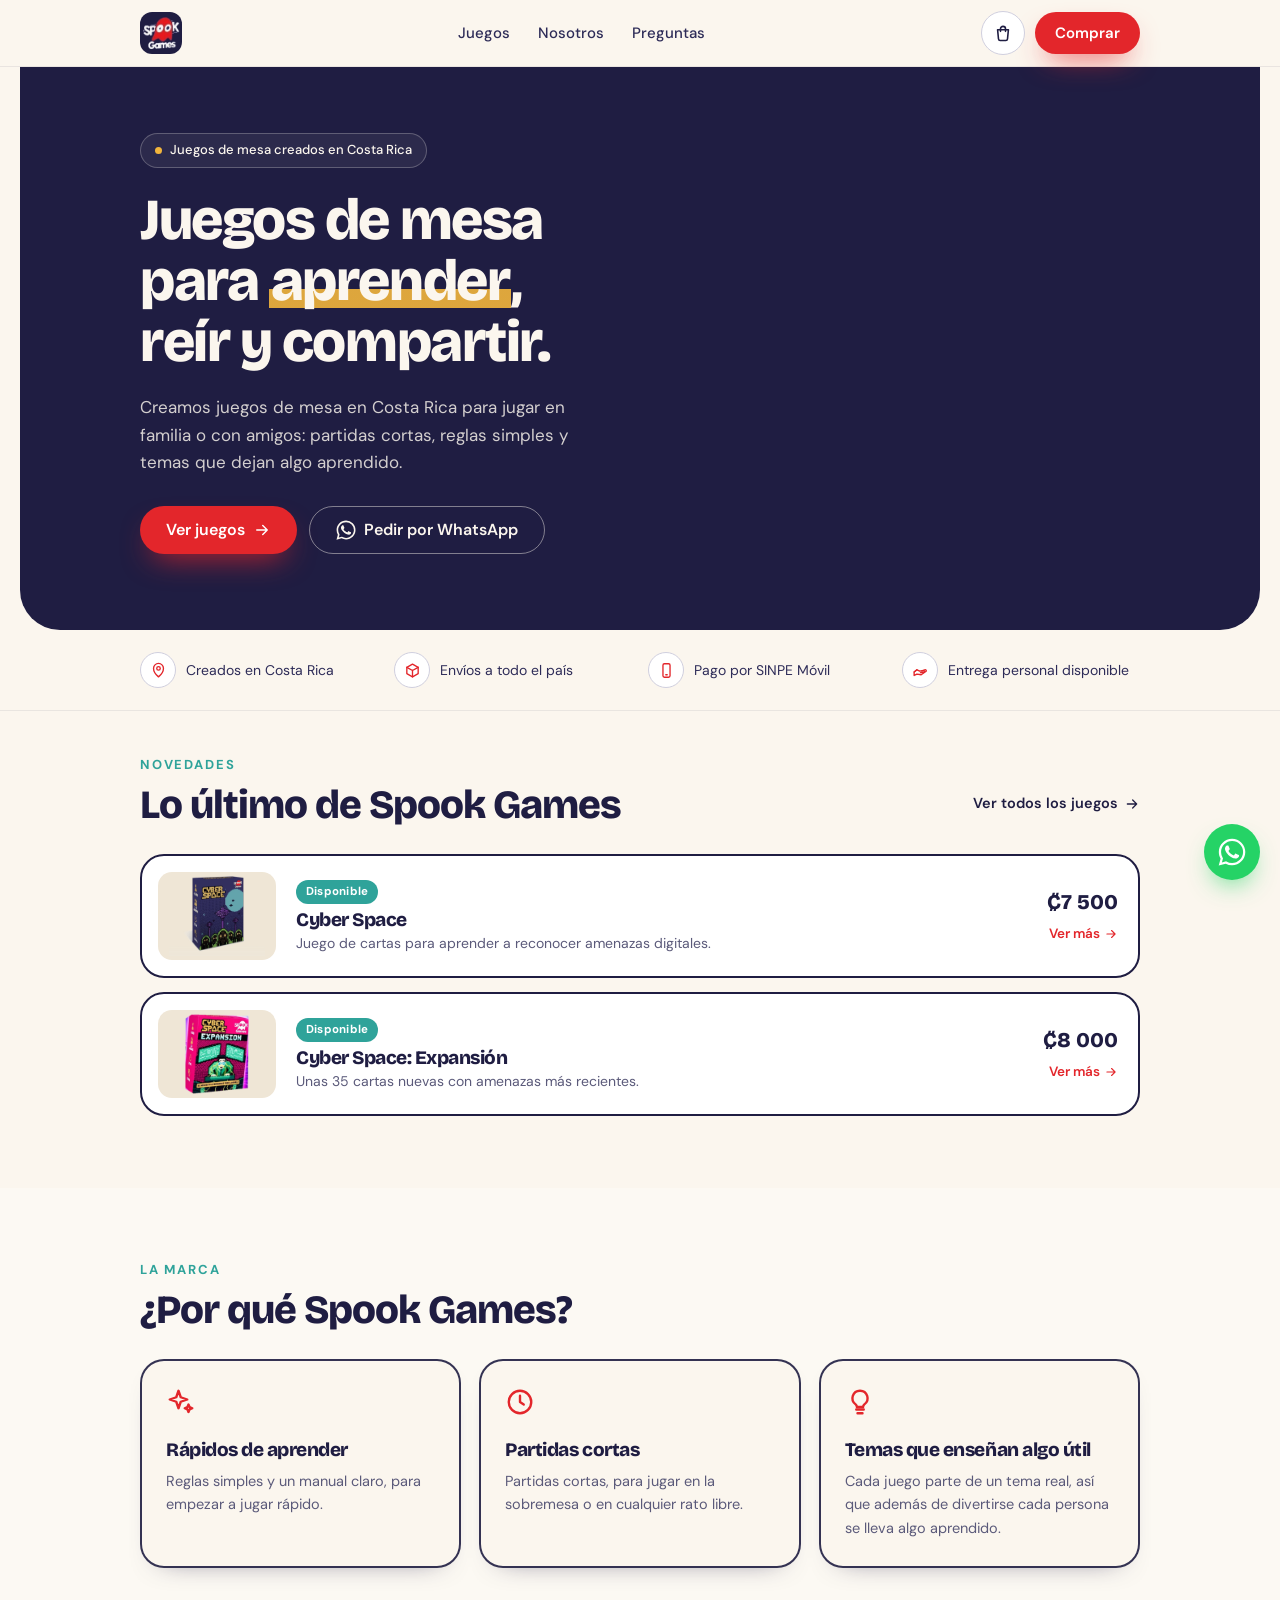
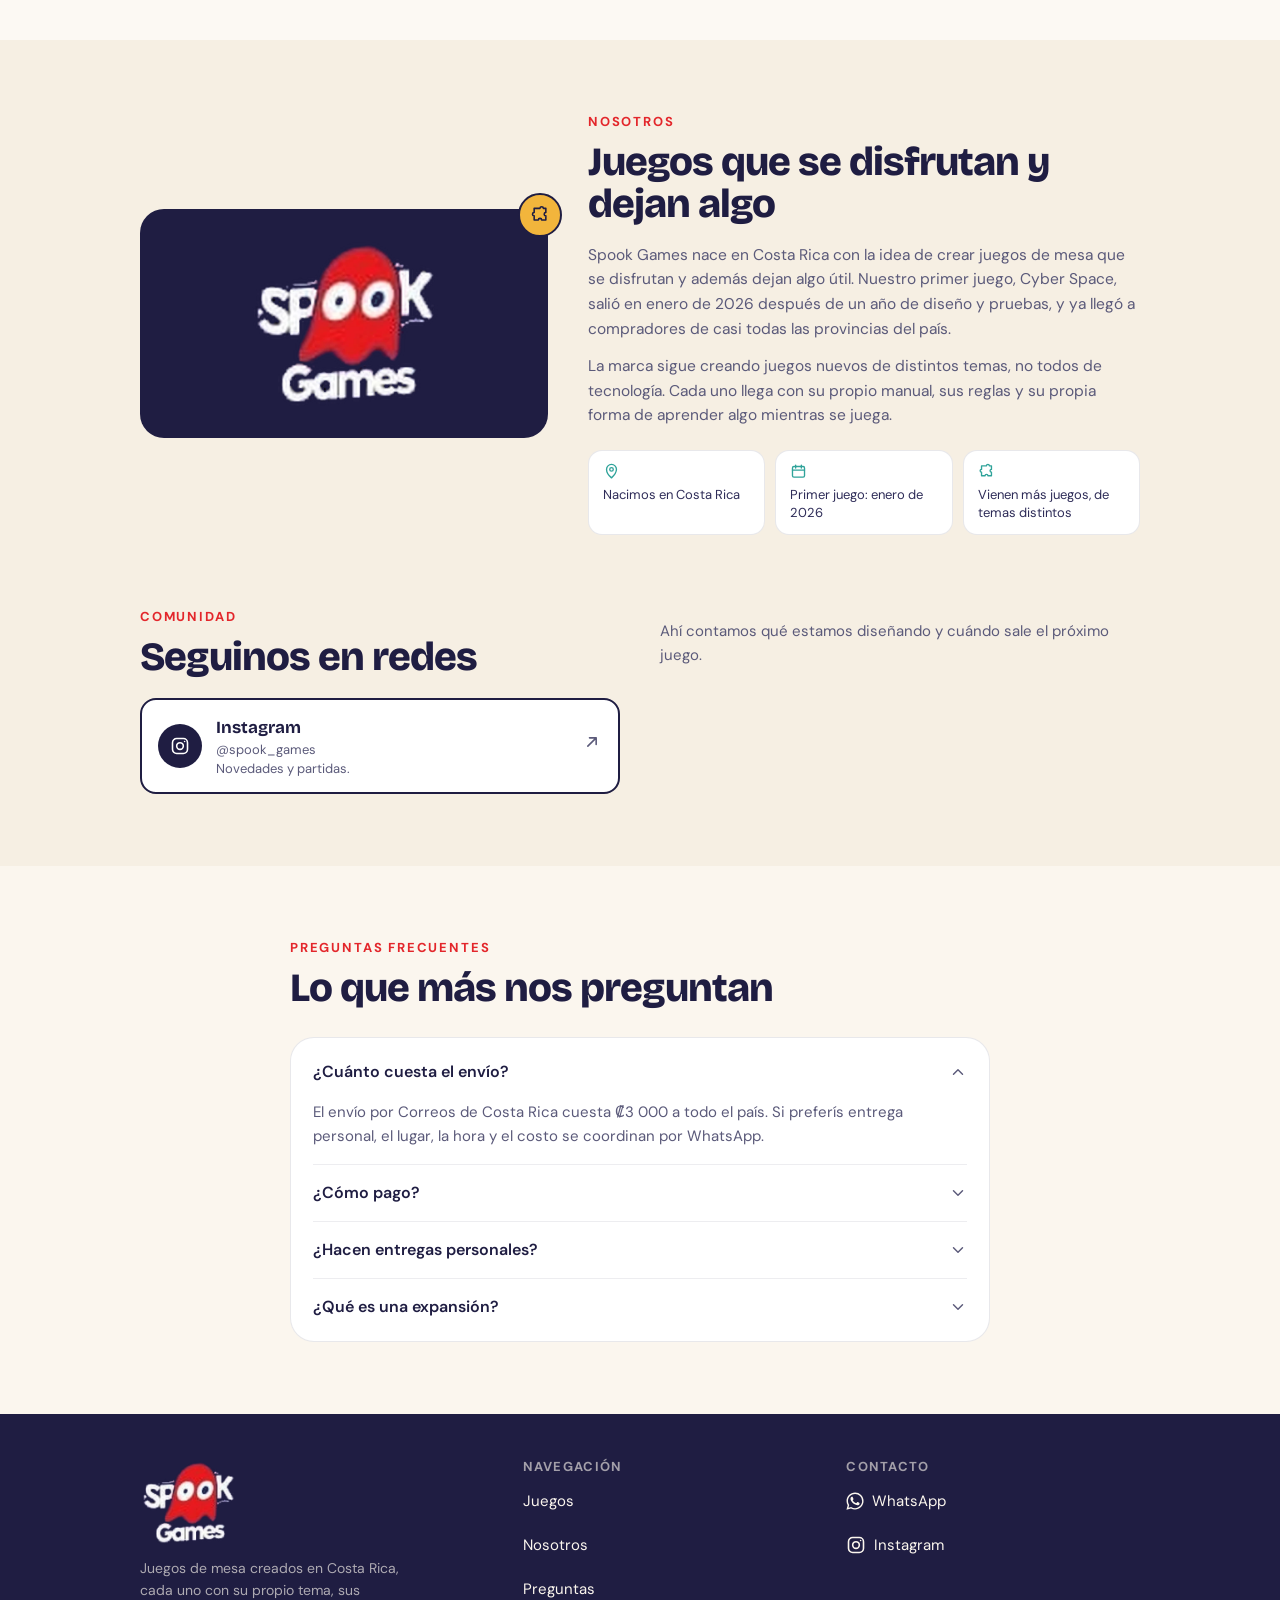
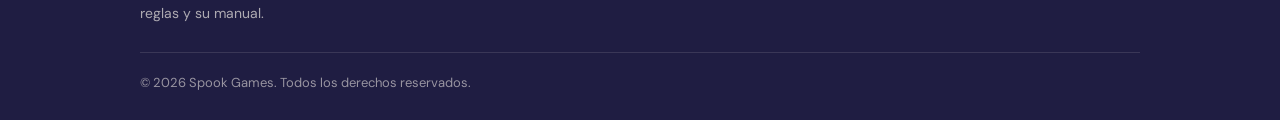
==== commit 3688e277: "Spook Games demo: hero con márgenes y esquinas redondeadas completas Co-Authored-By: Claude Opus 5.5" ====
--- a/clientes/spook-games/index.html
+++ b/clientes/spook-games/index.html
@@ -80,7 +80,7 @@
 .mobile-menu{display:none}
 
 /* hero */
-.hero{background:var(--ink);color:var(--cream);border-radius:0 0 48px 48px;padding:66px 0 76px}
+.hero{background:var(--ink);color:var(--cream);border-radius:0 0 40px 40px;padding:66px 0 76px;margin:0 clamp(10px,1.6vw,24px)}
 .hero .wrap{display:grid;grid-template-columns:1.05fr .95fr;gap:40px;align-items:center}
 .pill{display:inline-flex;align-items:center;gap:8px;font-size:13px;font-weight:500;padding:6px 14px;border-radius:999px;border:1px solid rgba(251,246,238,.25);background:rgba(251,246,238,.06);margin-bottom:22px}
 .pill:before{content:"";width:7px;height:7px;border-radius:50%;background:var(--mustard)}
@@ -331,7 +331,7 @@
 }
 @media(max-width:640px){
   .sec{padding:56px 0}
-  .hero{padding:44px 0 54px;border-radius:0 0 32px 32px}
+  .hero{padding:44px 0 54px;border-radius:0 0 28px 28px;margin:0 8px}
   .hero .ctas .btn{flex:1}
   .nav .btn-red{display:none}
   .nov a{grid-template-columns:auto 1fr;gap:14px;padding:12px}
